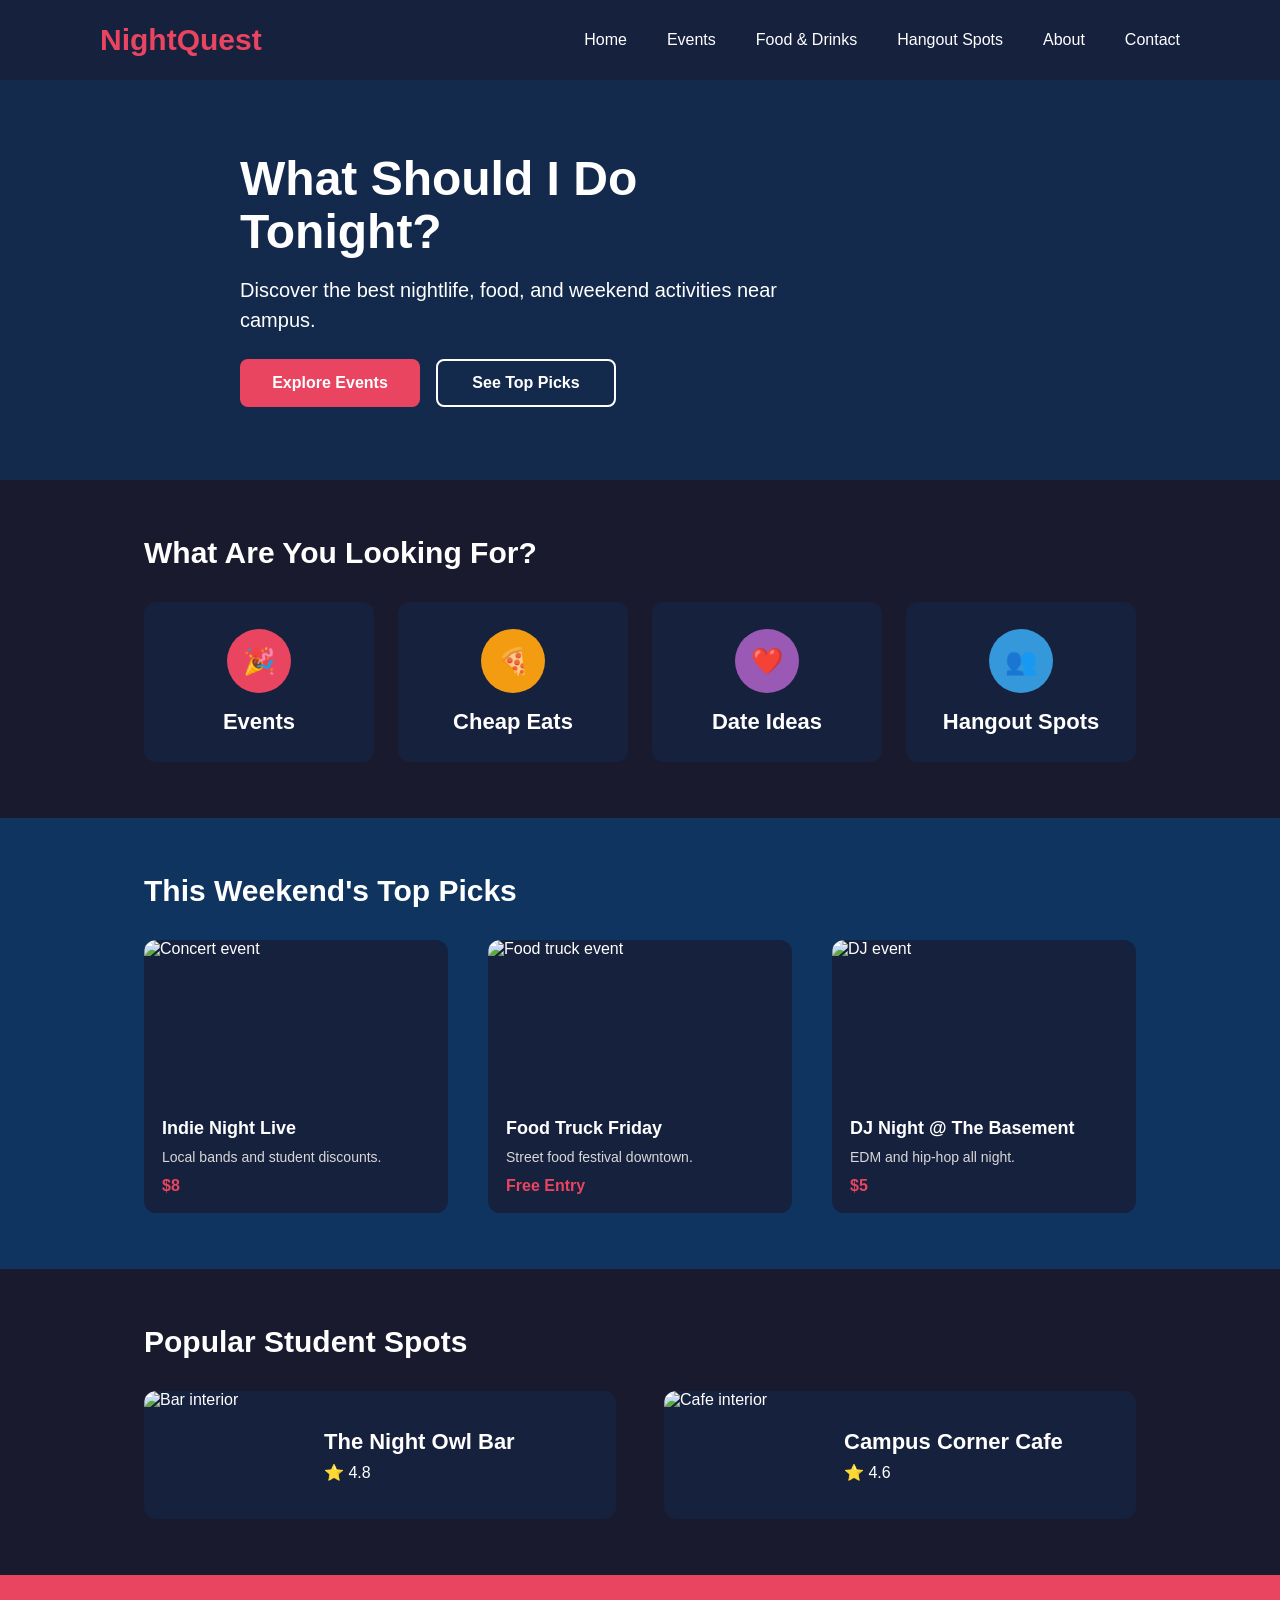
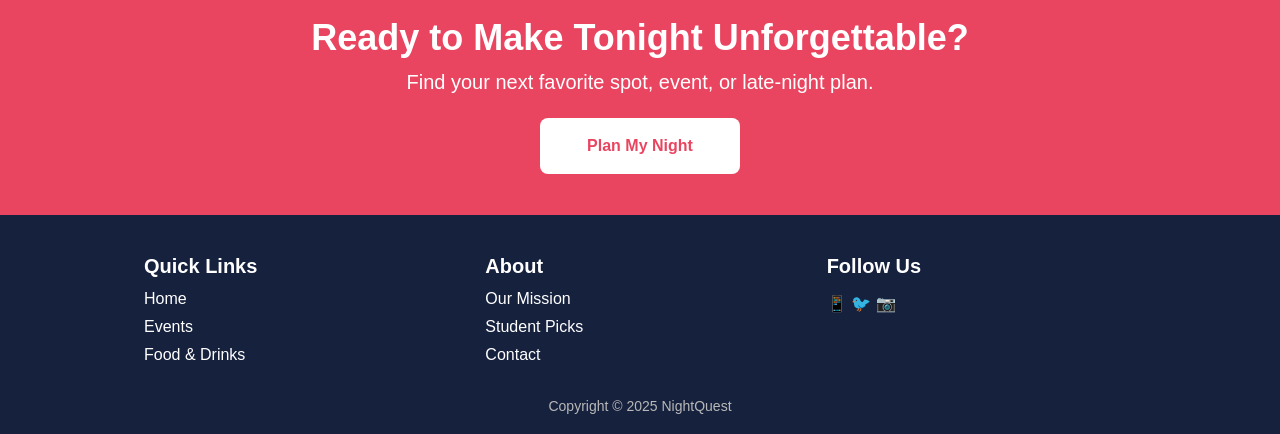
==== milestone5/index.html @ 1b0c2306 "Add milestone5 homepage" ====
<!DOCTYPE html>
<html lang="en">
<head>
  <meta charset="UTF-8">
  <meta name="viewport" content="width=device-width, initial-scale=1.0">
  <meta name="robots" content="noindex, nofollow">
  <title>NightQuest | What Should I Do Tonight?</title>
  <link rel="stylesheet" href="style.css">
</head>
<body>
  <div class="page-grid">

    <header class="header">
      <div class="header-inner">
        <h1 class="logo">NightQuest</h1>

        <nav class="nav">
          <a href="#">Home</a>
          <a href="#">Events</a>
          <a href="#">Food &amp; Drinks</a>
          <a href="#">Hangout Spots</a>
          <a href="#">About</a>
          <a href="#">Contact</a>
        </nav>
      </div>
    </header>

    <section class="hero">
      <div class="hero-overlay">
        <div class="hero-content">
          <h2>What Should I Do Tonight?</h2>
          <p>
            Discover the best nightlife, food, and weekend activities near campus.
          </p>

          <div class="hero-buttons">
            <a class="btn btn-primary" href="#">Explore Events</a>
            <a class="btn btn-secondary" href="#">See Top Picks</a>
          </div>
        </div>
      </div>
    </section>

    <main class="main-content">

      <section class="categories">
        <h2>What Are You Looking For?</h2>

        <div class="categories-grid">
          <article class="category-card">
            <div class="icon-circle red">🎉</div>
            <h3>Events</h3>
          </article>

          <article class="category-card">
            <div class="icon-circle orange">🍕</div>
            <h3>Cheap Eats</h3>
          </article>

          <article class="category-card">
            <div class="icon-circle purple">❤️</div>
            <h3>Date Ideas</h3>
          </article>

          <article class="category-card">
            <div class="icon-circle blue">👥</div>
            <h3>Hangout Spots</h3>
          </article>
        </div>
      </section>

      <section class="top-picks">
        <h2>This Weekend's Top Picks</h2>

        <div class="picks-grid">
          <article class="event-card">
            <img src="https://images.unsplash.com/photo-1501386761578-eac5c94b800a?auto=format&fit=crop&w=700&q=80" alt="Concert event">
            <div class="event-info">
              <h3>Indie Night Live</h3>
              <p>Local bands and student discounts.</p>
              <span class="price">$8</span>
            </div>
          </article>

          <article class="event-card">
            <img src="https://images.unsplash.com/photo-1565123409695-7b5ef63a2efb?auto=format&fit=crop&w=700&q=80" alt="Food truck event">
            <div class="event-info">
              <h3>Food Truck Friday</h3>
              <p>Street food festival downtown.</p>
              <span class="price">Free Entry</span>
            </div>
          </article>

          <article class="event-card">
            <img src="https://images.unsplash.com/photo-1571266028243-d220c9c3bba9?auto=format&fit=crop&w=700&q=80" alt="DJ event">
            <div class="event-info">
              <h3>DJ Night @ The Basement</h3>
              <p>EDM and hip-hop all night.</p>
              <span class="price">$5</span>
            </div>
          </article>
        </div>
      </section>

      <section class="student-spots">
        <h2>Popular Student Spots</h2>

        <div class="spots-grid">
          <article class="spot-card">
            <img src="https://images.unsplash.com/photo-1514933651103-005eec06c04b?auto=format&fit=crop&w=500&q=80" alt="Bar interior">
            <div class="spot-info">
              <h3>The Night Owl Bar</h3>
              <p>⭐ 4.8</p>
            </div>
          </article>

          <article class="spot-card">
            <img src="https://images.unsplash.com/photo-1554118811-1e0d58224f24?auto=format&fit=crop&w=500&q=80" alt="Cafe interior">
            <div class="spot-info">
              <h3>Campus Corner Cafe</h3>
              <p>⭐ 4.6</p>
            </div>
          </article>
        </div>
      </section>

    </main>

    <section class="cta">
      <div class="cta-content">
        <h2>Ready to Make Tonight Unforgettable?</h2>
        <p>Find your next favorite spot, event, or late-night plan.</p>
        <a class="cta-button" href="#">Plan My Night</a>
      </div>
    </section>

    <footer class="footer">
      <div class="footer-inner">
        <div class="footer-column">
          <h3>Quick Links</h3>
          <ul>
            <li><a href="#">Home</a></li>
            <li><a href="#">Events</a></li>
            <li><a href="#">Food &amp; Drinks</a></li>
          </ul>
        </div>

        <div class="footer-column">
          <h3>About</h3>
          <ul>
            <li><a href="#">Our Mission</a></li>
            <li><a href="#">Student Picks</a></li>
            <li><a href="#">Contact</a></li>
          </ul>
        </div>

        <div class="footer-column">
          <h3>Follow Us</h3>
          <p>📱 🐦 📷</p>
        </div>
      </div>

      <p class="copyright">Copyright &copy; 2025 NightQuest</p>
    </footer>

  </div>
</body>
</html>
---- milestone5/style.css ----
:root {
  --dark-navy: #1a1a2e;
  --blue-gray: #16213e;
  --dark-blue: #0f3460;
  --red-accent: #e94560;
  --orange: #f39c12;
  --purple: #9b59b6;
  --light-blue: #3498db;
  --white: #ffffff;
  --light-gray: #d8d8d8;
}

* {
  box-sizing: border-box;
}

body {
  margin: 0;
  font-family: Arial, Helvetica, sans-serif;
  background-color: var(--dark-navy);
  color: var(--white);
}

img {
  display: block;
  width: 100%;
  height: auto;
}

a {
  text-decoration: none;
  color: var(--white);
}

.page-grid {
  display: grid;
  grid-template-columns: minmax(0px, 1fr) repeat(6, minmax(0, 175px)) minmax(0px, 1fr);
}

/* HEADER */

.header {
  grid-column: 1 / -1;
  background-color: var(--blue-gray);
  min-height: 80px;
}

.header-inner {
  max-width: 1200px;
  margin: 0 auto;
  min-height: 80px;
  display: flex;
  justify-content: space-between;
  align-items: center;
  padding: 0 60px;
}

.logo {
  margin: 0;
  font-size: 30px;
  color: var(--red-accent);
}

.nav {
  display: flex;
  gap: 40px;
  flex-wrap: wrap;
}

.nav a {
  font-size: 16px;
}

/* HERO */

.hero {
  grid-column: 1 / -1;
  min-height: 400px;
  background-image:
    linear-gradient(rgba(15, 52, 96, 0.6), rgba(15, 52, 96, 0.6)),
    url("https://images.unsplash.com/photo-1514565131-fce0801e5785?auto=format&fit=crop&w=1600&q=80");
  background-size: cover;
  background-position: center;
}

.hero-overlay {
  max-width: 1200px;
  margin: 0 auto;
  min-height: 400px;
  display: flex;
  align-items: center;
  padding-left: 200px;
  padding-right: 40px;
}

.hero-content {
  max-width: 600px;
}

.hero-content h2 {
  margin: 0 0 16px;
  font-size: 48px;
  line-height: 1.1;
}

.hero-content p {
  margin: 0 0 24px;
  font-size: 20px;
  line-height: 1.5;
}

.hero-buttons {
  display: flex;
  gap: 16px;
  flex-wrap: wrap;
}

.btn {
  width: 180px;
  min-height: 48px;
  border-radius: 8px;
  display: inline-flex;
  justify-content: center;
  align-items: center;
  font-weight: bold;
}

.btn-primary {
  background-color: var(--red-accent);
}

.btn-secondary {
  border: 2px solid var(--white);
  background-color: transparent;
}

/* MAIN CONTENT */

.main-content {
  grid-column: 1 / -1;
}

/* CATEGORIES */

.categories {
  grid-column: 1 / -1;
  background-color: var(--dark-navy);
  padding: 56px 0;
}

.categories h2 {
  max-width: 992px;
  margin: 0 auto 32px;
  font-size: 30px;
}

.categories-grid {
  max-width: 992px;
  margin: 0 auto;
  display: grid;
  grid-template-columns: repeat(4, 1fr);
  gap: 24px;
}

.category-card {
  background-color: var(--blue-gray);
  min-height: 160px;
  border-radius: 12px;
  padding: 24px;
  text-align: center;
  display: flex;
  flex-direction: column;
  justify-content: center;
  align-items: center;
  gap: 16px;
}

.icon-circle {
  width: 64px;
  height: 64px;
  border-radius: 50%;
  display: flex;
  justify-content: center;
  align-items: center;
  font-size: 26px;
}

.red {
  background-color: var(--red-accent);
}

.orange {
  background-color: var(--orange);
}

.purple {
  background-color: var(--purple);
}

.blue {
  background-color: var(--light-blue);
}

.category-card h3 {
  margin: 0;
  font-size: 22px;
}

/* TOP PICKS */

.top-picks {
  grid-column: 1 / -1;
  background-color: var(--dark-blue);
  padding: 56px 0;
}

.top-picks h2 {
  max-width: 992px;
  margin: 0 auto 32px;
  font-size: 30px;
}

.picks-grid {
  max-width: 992px;
  margin: 0 auto;
  display: grid;
  grid-template-columns: repeat(3, 1fr);
  gap: 40px;
}

.event-card {
  background-color: var(--blue-gray);
  border-radius: 12px;
  overflow: hidden;
}

.event-card img {
  height: 160px;
  object-fit: cover;
}

.event-info {
  padding: 18px;
}

.event-info h3 {
  margin: 0 0 10px;
  font-size: 18px;
}

.event-info p {
  margin: 0 0 12px;
  font-size: 14px;
  color: var(--light-gray);
}

.price {
  font-size: 16px;
  font-weight: bold;
  color: var(--red-accent);
}

/* STUDENT SPOTS */

.student-spots {
  grid-column: 1 / -1;
  background-color: var(--dark-navy);
  padding: 56px 0;
}

.student-spots h2 {
  max-width: 992px;
  margin: 0 auto 32px;
  font-size: 30px;
}

.spots-grid {
  max-width: 992px;
  margin: 0 auto;
  display: grid;
  grid-template-columns: repeat(2, 1fr);
  gap: 48px;
}

.spot-card {
  background-color: var(--blue-gray);
  border-radius: 12px;
  overflow: hidden;
  display: flex;
  min-height: 128px;
}

.spot-card img {
  width: 160px;
  height: 128px;
  object-fit: cover;
}

.spot-info {
  padding: 20px;
  display: flex;
  flex-direction: column;
  justify-content: center;
}

.spot-info h3 {
  margin: 0 0 8px;
  font-size: 22px;
}

.spot-info p {
  margin: 0;
  font-size: 16px;
}

/* CTA */

.cta {
  grid-column: 1 / -1;
  background-color: var(--red-accent);
  min-height: 240px;
  display: flex;
  justify-content: center;
  align-items: center;
  text-align: center;
  padding: 32px 20px;
}

.cta-content h2 {
  margin: 0 0 12px;
  font-size: 36px;
}

.cta-content p {
  margin: 0 0 24px;
  font-size: 20px;
}

.cta-button {
  display: inline-flex;
  width: 200px;
  min-height: 56px;
  justify-content: center;
  align-items: center;
  background-color: var(--white);
  color: var(--red-accent);
  border-radius: 8px;
  font-weight: bold;
}

/* FOOTER */

.footer {
  grid-column: 1 / -1;
  background-color: var(--blue-gray);
  min-height: 200px;
  padding: 40px 20px 20px;
}

.footer-inner {
  max-width: 992px;
  margin: 0 auto 24px;
  display: grid;
  grid-template-columns: repeat(3, 1fr);
  gap: 32px;
}

.footer-column h3 {
  margin-top: 0;
  margin-bottom: 12px;
  font-size: 20px;
}

.footer-column ul {
  list-style: none;
  padding: 0;
  margin: 0;
}

.footer-column li {
  margin-bottom: 10px;
}

.copyright {
  margin: 0;
  text-align: center;
  color: #b8b8b8;
  font-size: 14px;
}

/* RESPONSIVE */

@media (max-width: 1100px) {
  .header-inner {
    padding: 20px 30px;
    flex-direction: column;
    gap: 16px;
  }

  .hero-overlay {
    padding: 40px 30px;
    min-height: 400px;
  }

  .categories-grid,
  .picks-grid,
  .spots-grid,
  .footer-inner {
    grid-template-columns: 1fr;
  }

  .spot-card {
    flex-direction: column;
  }

  .spot-card img {
    width: 100%;
    height: 180px;
  }
}

@media (max-width: 700px) {
  .hero-content h2 {
    font-size: 36px;
  }

  .hero-content p {
    font-size: 18px;
  }

  .categories h2,
  .top-picks h2,
  .student-spots h2,
  .cta-content h2 {
    font-size: 26px;
  }

  .nav {
    justify-content: center;
    gap: 20px;
  }
}
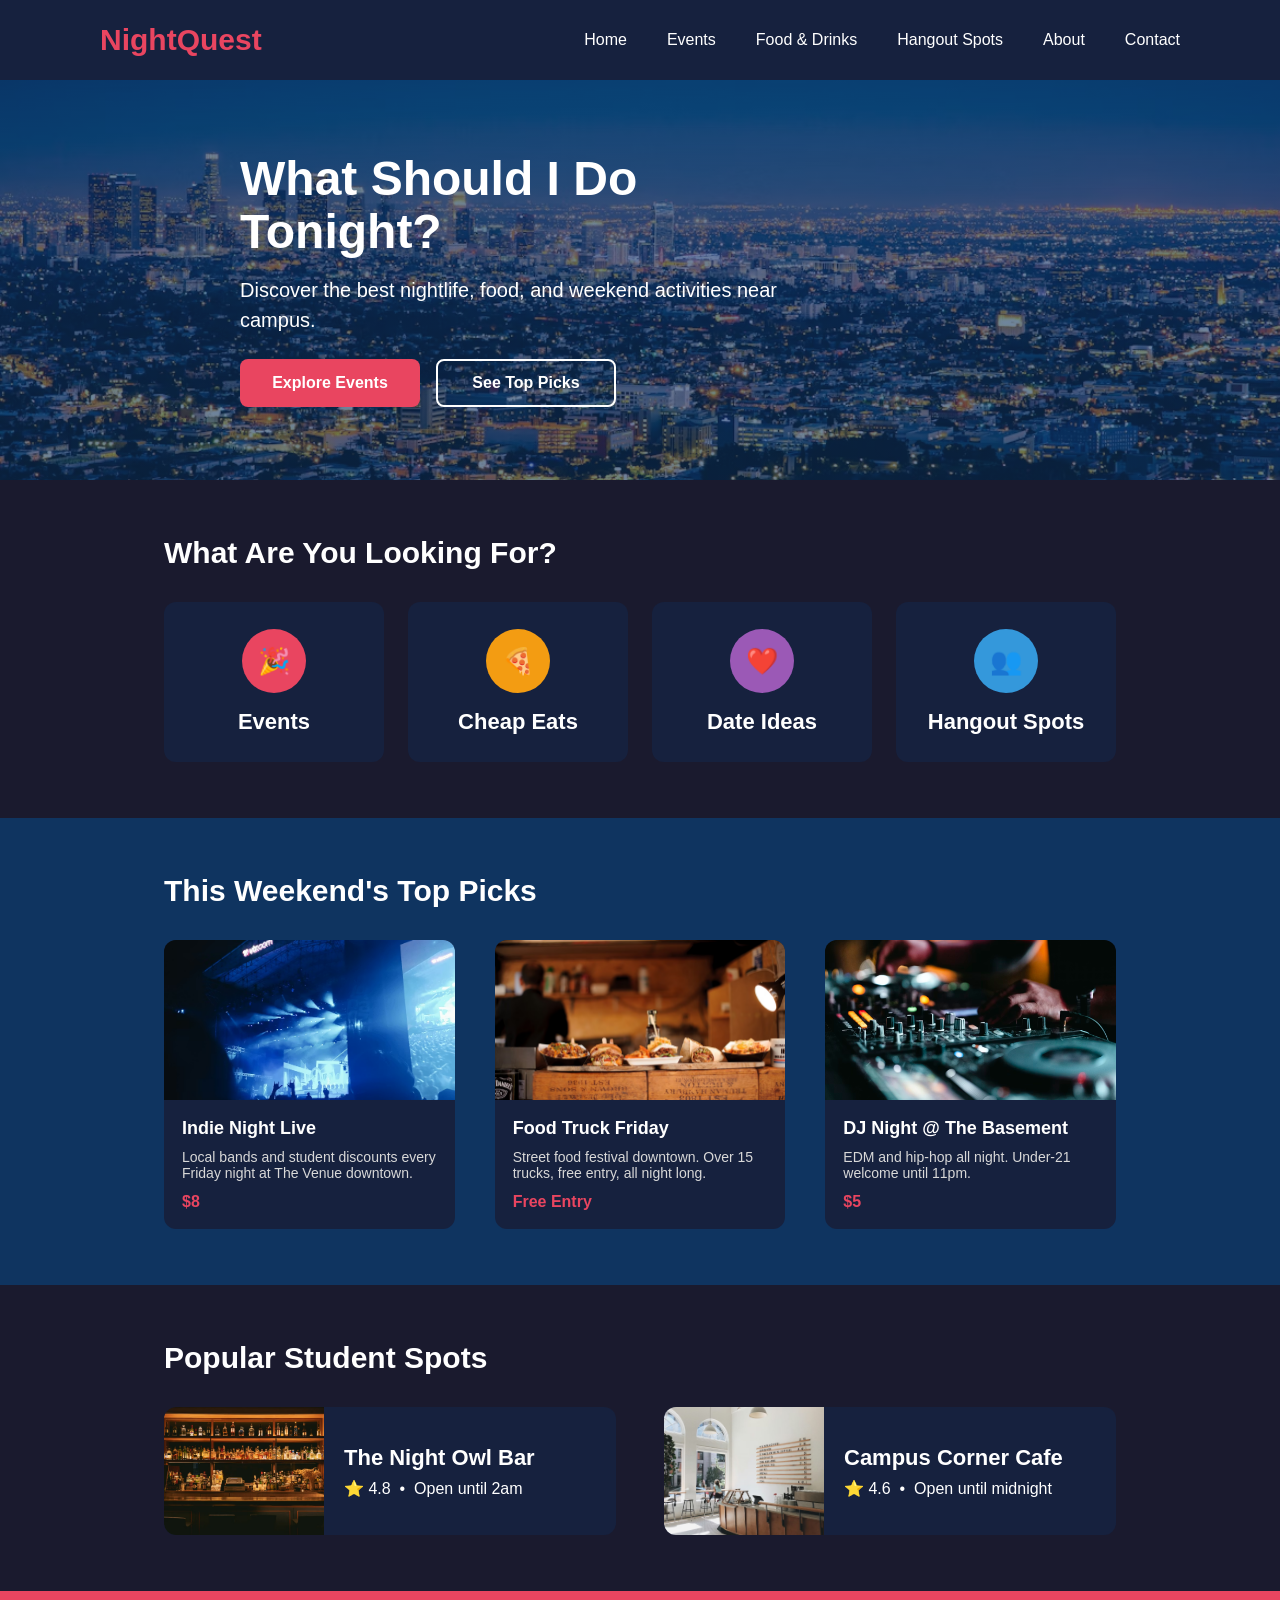
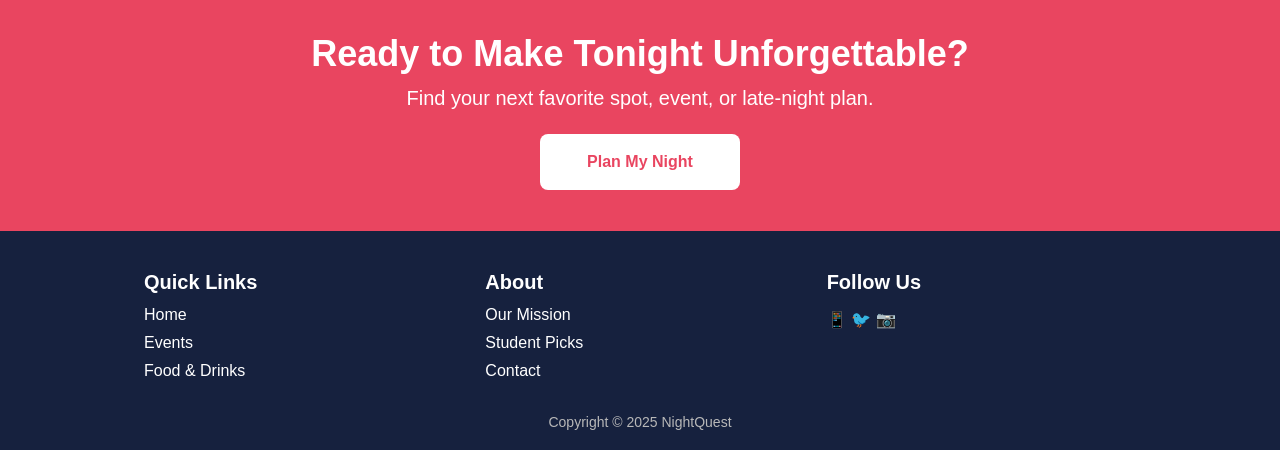
==== commit e65b27a7: "Add milestone4" ====
--- a/milestone5/index.html
+++ b/milestone5/index.html
@@ -3,17 +3,16 @@
 <head>
   <meta charset="UTF-8">
   <meta name="viewport" content="width=device-width, initial-scale=1.0">
-  <meta name="robots" content="noindex, nofollow">
   <title>NightQuest | What Should I Do Tonight?</title>
   <link rel="stylesheet" href="style.css">
 </head>
 <body>
   <div class="page-grid">
 
+    <!-- HEADER -->
     <header class="header">
       <div class="header-inner">
         <h1 class="logo">NightQuest</h1>
-
         <nav class="nav">
           <a href="#">Home</a>
           <a href="#">Events</a>
@@ -25,14 +24,12 @@
       </div>
     </header>
 
+    <!-- HERO -->
     <section class="hero">
       <div class="hero-overlay">
         <div class="hero-content">
           <h2>What Should I Do Tonight?</h2>
-          <p>
-            Discover the best nightlife, food, and weekend activities near campus.
-          </p>
-
+          <p>Discover the best nightlife, food, and weekend activities near campus.</p>
           <div class="hero-buttons">
             <a class="btn btn-primary" href="#">Explore Events</a>
             <a class="btn btn-secondary" href="#">See Top Picks</a>
@@ -41,12 +38,14 @@
       </div>
     </section>
 
+    <!-- MAIN CONTENT -->
     <main class="main-content">
 
+      <!-- CATEGORIES -->
       <section class="categories">
         <h2>What Are You Looking For?</h2>
+        <div class="categories-grid">
 
-        <div class="categories-grid">
           <article class="category-card">
             <div class="icon-circle red">🎉</div>
             <h3>Events</h3>
@@ -66,66 +65,72 @@
             <div class="icon-circle blue">👥</div>
             <h3>Hangout Spots</h3>
           </article>
+
         </div>
       </section>
 
+      <!-- TOP PICKS -->
       <section class="top-picks">
         <h2>This Weekend's Top Picks</h2>
+        <div class="picks-grid">
 
-        <div class="picks-grid">
           <article class="event-card">
-            <img src="https://images.unsplash.com/photo-1501386761578-eac5c94b800a?auto=format&fit=crop&w=700&q=80" alt="Concert event">
+            <img src="images/indie_nigth_live.avif" alt="Live concert with crowd">
             <div class="event-info">
               <h3>Indie Night Live</h3>
-              <p>Local bands and student discounts.</p>
+              <p>Local bands and student discounts every Friday night at The Venue downtown.</p>
               <span class="price">$8</span>
             </div>
           </article>
 
           <article class="event-card">
-            <img src="https://images.unsplash.com/photo-1565123409695-7b5ef63a2efb?auto=format&fit=crop&w=700&q=80" alt="Food truck event">
+            <img src="images/food_truck.avif" alt="Food truck lineup at night">
             <div class="event-info">
               <h3>Food Truck Friday</h3>
-              <p>Street food festival downtown.</p>
+              <p>Street food festival downtown. Over 15 trucks, free entry, all night long.</p>
               <span class="price">Free Entry</span>
             </div>
           </article>
 
           <article class="event-card">
-            <img src="https://images.unsplash.com/photo-1571266028243-d220c9c3bba9?auto=format&fit=crop&w=700&q=80" alt="DJ event">
+            <img src="images/dj.avif" alt="DJ performing at club">
             <div class="event-info">
               <h3>DJ Night @ The Basement</h3>
-              <p>EDM and hip-hop all night.</p>
+              <p>EDM and hip-hop all night. Under-21 welcome until 11pm.</p>
               <span class="price">$5</span>
             </div>
           </article>
+
         </div>
       </section>
 
+      <!-- STUDENT SPOTS -->
       <section class="student-spots">
         <h2>Popular Student Spots</h2>
+        <div class="spots-grid">
 
-        <div class="spots-grid">
           <article class="spot-card">
-            <img src="https://images.unsplash.com/photo-1514933651103-005eec06c04b?auto=format&fit=crop&w=500&q=80" alt="Bar interior">
+            <img src="images/bar.avif" alt="Bar interior with warm lighting">
             <div class="spot-info">
               <h3>The Night Owl Bar</h3>
-              <p>⭐ 4.8</p>
+              <p>⭐ 4.8 &nbsp;•&nbsp; Open until 2am</p>
             </div>
           </article>
 
           <article class="spot-card">
-            <img src="https://images.unsplash.com/photo-1554118811-1e0d58224f24?auto=format&fit=crop&w=500&q=80" alt="Cafe interior">
+            <img src="images/cafe.avif" alt="Cozy café interior">
             <div class="spot-info">
               <h3>Campus Corner Cafe</h3>
-              <p>⭐ 4.6</p>
+              <p>⭐ 4.6 &nbsp;•&nbsp; Open until midnight</p>
             </div>
           </article>
+
         </div>
       </section>
 
     </main>
 
+    <!-- CTA BANNER -->
     <section class="cta">
       <div class="cta-content">
         <h2>Ready to Make Tonight Unforgettable?</h2>
@@ -134,6 +139,7 @@
       </div>
     </section>
 
+    <!-- FOOTER -->
     <footer class="footer">
       <div class="footer-inner">
         <div class="footer-column">
@@ -144,7 +150,6 @@
             <li><a href="#">Food &amp; Drinks</a></li>
           </ul>
         </div>
-
         <div class="footer-column">
           <h3>About</h3>
           <ul>
@@ -153,16 +158,14 @@
             <li><a href="#">Contact</a></li>
           </ul>
         </div>
-
         <div class="footer-column">
           <h3>Follow Us</h3>
           <p>📱 🐦 📷</p>
         </div>
       </div>
-
       <p class="copyright">Copyright &copy; 2025 NightQuest</p>
     </footer>
 
   </div>
 </body>
-</html>+</html>
--- a/milestone5/style.css
+++ b/milestone5/style.css
@@ -1,3 +1,5 @@
+/* ===== MILESTONE 5: HOMEPAGE IMPLEMENTATION ===== */
+
 :root {
   --dark-navy: #1a1a2e;
   --blue-gray: #16213e;
@@ -32,13 +34,13 @@
   color: var(--white);
 }
 
+/* ===== MAIN PAGE GRID ===== */
 .page-grid {
   display: grid;
   grid-template-columns: minmax(0px, 1fr) repeat(6, minmax(0, 175px)) minmax(0px, 1fr);
 }
 
-/* HEADER */
-
+/* ===== HEADER ===== */
 .header {
   grid-column: 1 / -1;
   background-color: var(--blue-gray);
@@ -64,21 +66,19 @@
 .nav {
   display: flex;
   gap: 40px;
-  flex-wrap: wrap;
 }
 
 .nav a {
   font-size: 16px;
 }
 
-/* HERO */
-
+/* ===== HERO ===== */
 .hero {
   grid-column: 1 / -1;
   min-height: 400px;
   background-image:
     linear-gradient(rgba(15, 52, 96, 0.6), rgba(15, 52, 96, 0.6)),
-    url("https://images.unsplash.com/photo-1514565131-fce0801e5785?auto=format&fit=crop&w=1600&q=80");
+    url("images/final_se_1400_photo.avif");
   background-size: cover;
   background-position: center;
 }
@@ -112,7 +112,6 @@
 .hero-buttons {
   display: flex;
   gap: 16px;
-  flex-wrap: wrap;
 }
 
 .btn {
@@ -134,16 +133,13 @@
   background-color: transparent;
 }
 
-/* MAIN CONTENT */
-
+/* ===== MAIN CONTENT ===== */
 .main-content {
   grid-column: 1 / -1;
 }
 
-/* CATEGORIES */
-
+/* ===== CATEGORIES ===== */
 .categories {
-  grid-column: 1 / -1;
   background-color: var(--dark-navy);
   padding: 56px 0;
 }
@@ -152,6 +148,7 @@
   max-width: 992px;
   margin: 0 auto 32px;
   font-size: 30px;
+  padding: 0 20px;
 }
 
 .categories-grid {
@@ -160,6 +157,7 @@
   display: grid;
   grid-template-columns: repeat(4, 1fr);
   gap: 24px;
+  padding: 0 20px;
 }
 
 .category-card {
@@ -185,31 +183,18 @@
   font-size: 26px;
 }
 
-.red {
-  background-color: var(--red-accent);
-}
-
-.orange {
-  background-color: var(--orange);
-}
-
-.purple {
-  background-color: var(--purple);
-}
-
-.blue {
-  background-color: var(--light-blue);
-}
+.red    { background-color: var(--red-accent); }
+.orange { background-color: var(--orange); }
+.purple { background-color: var(--purple); }
+.blue   { background-color: var(--light-blue); }
 
 .category-card h3 {
   margin: 0;
   font-size: 22px;
 }
 
-/* TOP PICKS */
-
+/* ===== TOP PICKS ===== */
 .top-picks {
-  grid-column: 1 / -1;
   background-color: var(--dark-blue);
   padding: 56px 0;
 }
@@ -218,6 +203,7 @@
   max-width: 992px;
   margin: 0 auto 32px;
   font-size: 30px;
+  padding: 0 20px;
 }
 
 .picks-grid {
@@ -226,6 +212,7 @@
   display: grid;
   grid-template-columns: repeat(3, 1fr);
   gap: 40px;
+  padding: 0 20px;
 }
 
 .event-card {
@@ -260,10 +247,8 @@
   color: var(--red-accent);
 }
 
-/* STUDENT SPOTS */
-
+/* ===== STUDENT SPOTS ===== */
 .student-spots {
-  grid-column: 1 / -1;
   background-color: var(--dark-navy);
   padding: 56px 0;
 }
@@ -272,6 +257,7 @@
   max-width: 992px;
   margin: 0 auto 32px;
   font-size: 30px;
+  padding: 0 20px;
 }
 
 .spots-grid {
@@ -280,6 +266,7 @@
   display: grid;
   grid-template-columns: repeat(2, 1fr);
   gap: 48px;
+  padding: 0 20px;
 }
 
 .spot-card {
@@ -294,6 +281,7 @@
   width: 160px;
   height: 128px;
   object-fit: cover;
+  flex-shrink: 0;
 }
 
 .spot-info {
@@ -313,8 +301,7 @@
   font-size: 16px;
 }
 
-/* CTA */
-
+/* ===== CTA ===== */
 .cta {
   grid-column: 1 / -1;
   background-color: var(--red-accent);
@@ -348,8 +335,7 @@
   font-weight: bold;
 }
 
-/* FOOTER */
-
+/* ===== FOOTER ===== */
 .footer {
   grid-column: 1 / -1;
   background-color: var(--blue-gray);
@@ -387,56 +373,3 @@
   color: #b8b8b8;
   font-size: 14px;
 }
-
-/* RESPONSIVE */
-
-@media (max-width: 1100px) {
-  .header-inner {
-    padding: 20px 30px;
-    flex-direction: column;
-    gap: 16px;
-  }
-
-  .hero-overlay {
-    padding: 40px 30px;
-    min-height: 400px;
-  }
-
-  .categories-grid,
-  .picks-grid,
-  .spots-grid,
-  .footer-inner {
-    grid-template-columns: 1fr;
-  }
-
-  .spot-card {
-    flex-direction: column;
-  }
-
-  .spot-card img {
-    width: 100%;
-    height: 180px;
-  }
-}
-
-@media (max-width: 700px) {
-  .hero-content h2 {
-    font-size: 36px;
-  }
-
-  .hero-content p {
-    font-size: 18px;
-  }
-
-  .categories h2,
-  .top-picks h2,
-  .student-spots h2,
-  .cta-content h2 {
-    font-size: 26px;
-  }
-
-  .nav {
-    justify-content: center;
-    gap: 20px;
-  }
-}
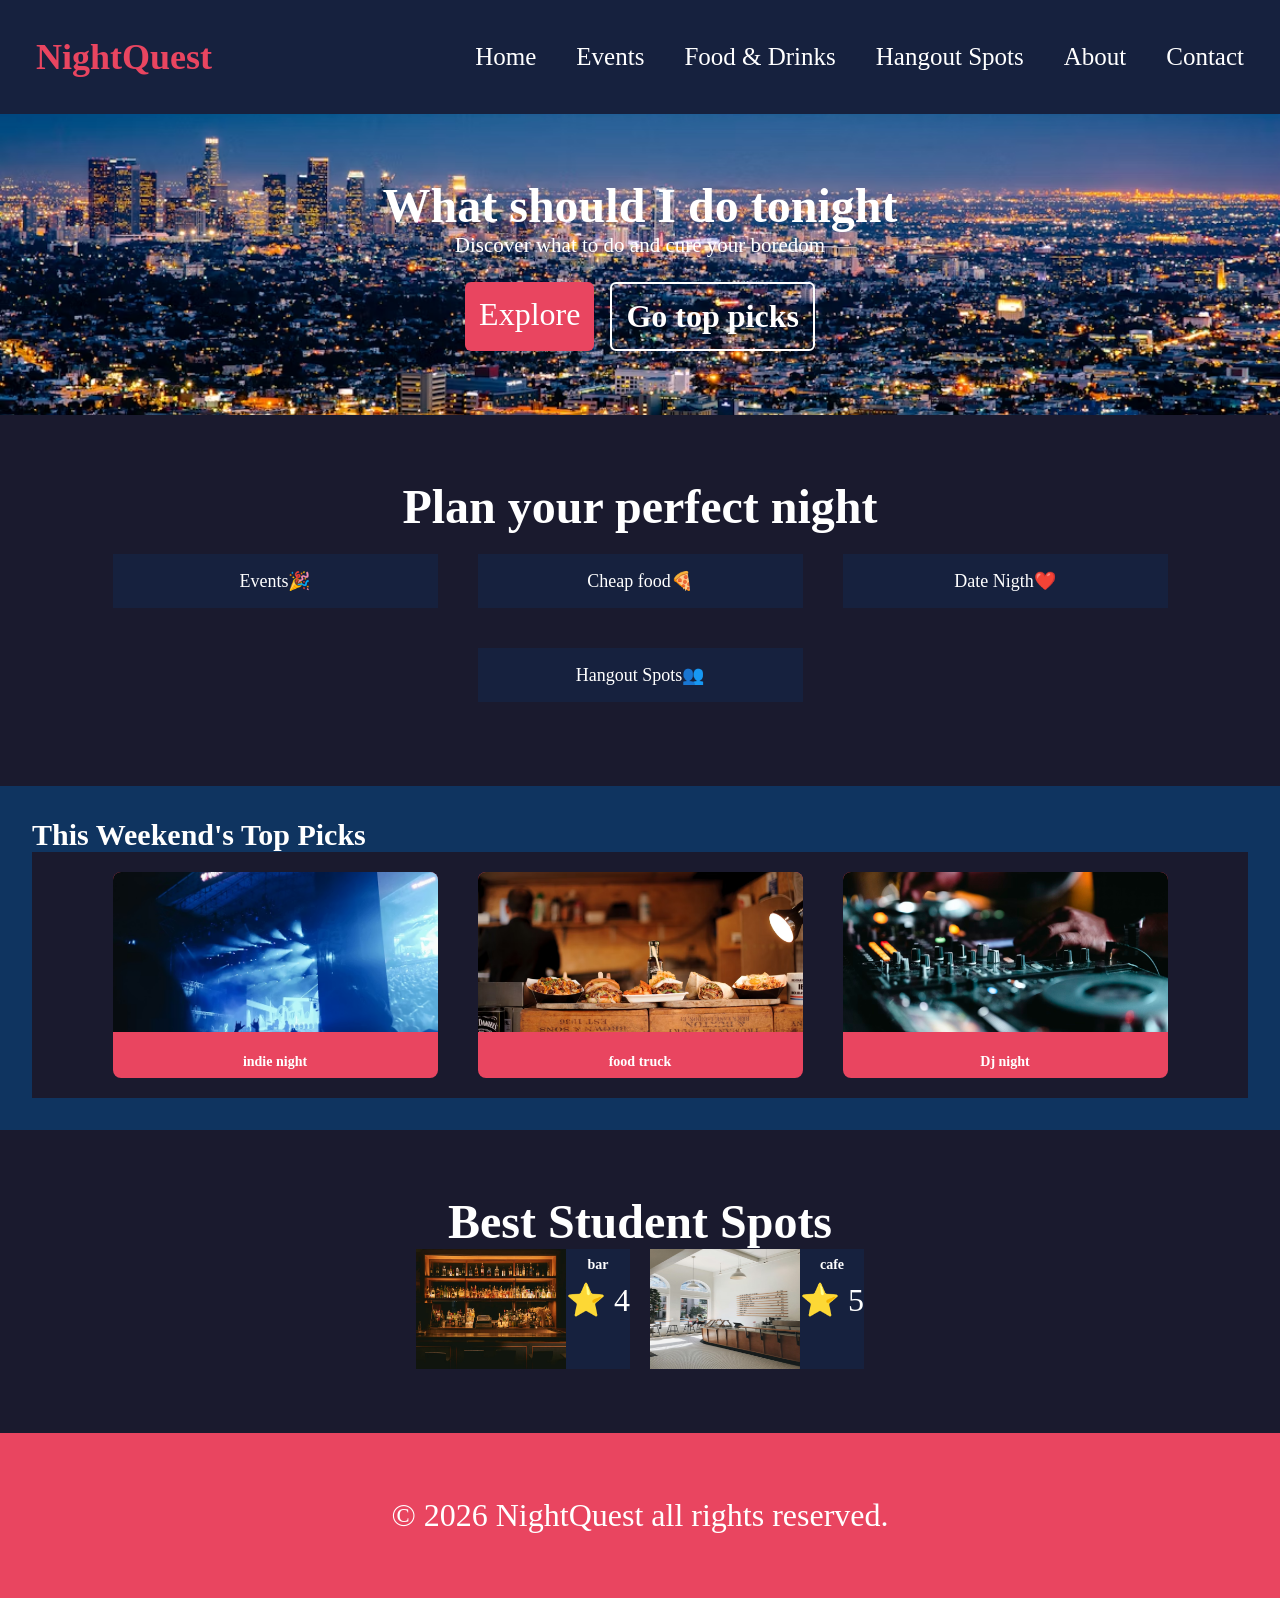
==== commit de479a10: "milestone 4 5 6 7" ====
--- a/milestone5/index.html
+++ b/milestone5/index.html
@@ -1,171 +1,165 @@
+
 <!DOCTYPE html>
 <html lang="en">
-<head>
-  <meta charset="UTF-8">
-  <meta name="viewport" content="width=device-width, initial-scale=1.0">
-  <title>NightQuest | What Should I Do Tonight?</title>
-  <link rel="stylesheet" href="style.css">
-</head>
+  
+
+  <head>
+    <meta charset="UTF-8">
+    <meta name="viewport" content="width=device-width, initial-scale=1.0">
+
+    <title>NightQuest</title>
+    <link rel="stylesheet" href="style.css">
+  </head>
+
+
+
+
 <body>
-  <div class="page-grid">
+<div class="grid-container">
+    
+    <header class="header">
+        <h1 class="logo">NightQuest</h1>
 
-    <!-- HEADER -->
-    <header class="header">
-      <div class="header-inner">
-        <h1 class="logo">NightQuest</h1>
-        <nav class="nav">
-          <a href="#">Home</a>
-          <a href="#">Events</a>
-          <a href="#">Food &amp; Drinks</a>
-          <a href="#">Hangout Spots</a>
-          <a href="#">About</a>
-          <a href="#">Contact</a>
+
+        <nav class="questnav">
+            <ul class="navlinks">
+          <li><a href="index.html">Home</a></li>
+          <li><a href="index.html">Events</a></li>
+          <li><a href="index.html">Food & Drinks</a></li>
+          <li><a href="index.html">Hangout Spots</a></li>
+          <li><a href="index.html">About</a></li>
+
+          <li><a href="index.html">Contact</a></li>
+          </ul>
+      
+          
         </nav>
-      </div>
     </header>
 
-    <!-- HERO -->
+    
+    
+    
+    
+    
     <section class="hero">
-      <div class="hero-overlay">
-        <div class="hero-content">
-          <h2>What Should I Do Tonight?</h2>
-          <p>Discover the best nightlife, food, and weekend activities near campus.</p>
-          <div class="hero-buttons">
-            <a class="btn btn-primary" href="#">Explore Events</a>
-            <a class="btn btn-secondary" href="#">See Top Picks</a>
-          </div>
-        </div>
-      </div>
-    </section>
+            <h2>What should I do tonight</h2>
+            
+            <p>Discover what to do and cure your boredom</p>
+             <div class="herobuttons">
+                <a class="hero1"> Explore</a>
+                <a class="hero2"> Go top picks</a>
+             </div>   
+        </section>     
+        
+        
+        
+        
+        
+        
+        
+        
+        <section class="categories">
+            <h2>Plan your perfect night</h2>
+        <section class="cardcontainer">
+            <div class="card">
+                <div class="cardcontent">Events🎉</div>
+                
+            </div>
 
-    <!-- MAIN CONTENT -->
-    <main class="main-content">
+            <div class="card">
+                  <div class="cardcontent">Cheap food🍕</div>
+                
+            </div>
 
-      <!-- CATEGORIES -->
-      <section class="categories">
-        <h2>What Are You Looking For?</h2>
-        <div class="categories-grid">
+            <div class="card">
+                <div class="cardcontent">Date Nigth❤️</div>
+                
+            </div>
 
-          <article class="category-card">
-            <div class="icon-circle red">🎉</div>
-            <h3>Events</h3>
-          </article>
+            <div class="card">
+                
+                 <div class="cardcontent">Hangout Spots👥</div>
+                
+            </div>
+           
+            
+        
 
-          <article class="category-card">
-            <div class="icon-circle orange">🍕</div>
-            <h3>Cheap Eats</h3>
-          </article>
+        </section>
+        </section>
 
-          <article class="category-card">
-            <div class="icon-circle purple">❤️</div>
-            <h3>Date Ideas</h3>
-          </article>
+     
 
-          <article class="category-card">
-            <div class="icon-circle blue">👥</div>
-            <h3>Hangout Spots</h3>
-          </article>
+        
+        
+        
+        
+        
+        
+        <section class="eventcard">
+            <h2>This Weekend's Top Picks</h2>
 
-        </div>
-      </section>
+            <div class="pickwrapper">
+                <article class="pickcard">
+                    <img src="images/indie_nigth_live.avif">
+                    <h3>indie night</h3>
+                </article>
+                
+                
+                <article class="pickcard">
+                    <img src="images/food_truck.avif">
+                    <h3>food truck</h3>
+                </article>
+                
+                
+                <article class="pickcard">
+                    <img src="images/dj.avif">
+                    <h3>Dj night</h3>
+                </article>
+            </div>
+        </section>
 
-      <!-- TOP PICKS -->
-      <section class="top-picks">
-        <h2>This Weekend's Top Picks</h2>
-        <div class="picks-grid">
+        
+        
+        
+        
+        
+        <section class="student">
+            <h2>Best Student Spots</h2>
 
-          <article class="event-card">
-            <img src="images/indie_nigth_live.avif" alt="Live concert with crowd">
-            <div class="event-info">
-              <h3>Indie Night Live</h3>
-              <p>Local bands and student discounts every Friday night at The Venue downtown.</p>
-              <span class="price">$8</span>
+            <div class="hangoutspot">
+                
+                
+                <article class="hangoutspotcard">
+                    <img src="images/bar.avif">
+                    <div class="info">
+                        <h3>bar</h3>
+                        <p>⭐ 4</p>
+                    </div>
+                </article>
+                
+                
+                
+                <article class="hangoutspotcard">
+                    <img src="images/cafe.avif">
+                    <div class="info">
+                        <h3>cafe</h3>
+                        <p>⭐ 5</p>
+                    </div>
+
+                </article>
             </div>
-          </article>
 
-          <article class="event-card">
-            <img src="images/food_truck.avif" alt="Food truck lineup at night">
-            <div class="event-info">
-              <h3>Food Truck Friday</h3>
-              <p>Street food festival downtown. Over 15 trucks, free entry, all night long.</p>
-              <span class="price">Free Entry</span>
-            </div>
-          </article>
+        </section>
 
-          <article class="event-card">
-            <img src="images/dj.avif" alt="DJ performing at club">
-            <div class="event-info">
-              <h3>DJ Night @ The Basement</h3>
-              <p>EDM and hip-hop all night. Under-21 welcome until 11pm.</p>
-              <span class="price">$5</span>
-            </div>
-          </article>
+     
 
-        </div>
-      </section>
 
-      <!-- STUDENT SPOTS -->
-      <section class="student-spots">
-        <h2>Popular Student Spots</h2>
-        <div class="spots-grid">
-
-          <article class="spot-card">
-            <img src="images/bar.avif" alt="Bar interior with warm lighting">
-            <div class="spot-info">
-              <h3>The Night Owl Bar</h3>
-              <p>⭐ 4.8 &nbsp;•&nbsp; Open until 2am</p>
-            </div>
-          </article>
-
-          <article class="spot-card">
-            <img src="images/cafe.avif" alt="Cozy café interior">
-            <div class="spot-info">
-              <h3>Campus Corner Cafe</h3>
-              <p>⭐ 4.6 &nbsp;•&nbsp; Open until midnight</p>
-            </div>
-          </article>
-
-        </div>
-      </section>
-
-    </main>
-
-    <!-- CTA BANNER -->
-    <section class="cta">
-      <div class="cta-content">
-        <h2>Ready to Make Tonight Unforgettable?</h2>
-        <p>Find your next favorite spot, event, or late-night plan.</p>
-        <a class="cta-button" href="#">Plan My Night</a>
-      </div>
-    </section>
-
-    <!-- FOOTER -->
     <footer class="footer">
-      <div class="footer-inner">
-        <div class="footer-column">
-          <h3>Quick Links</h3>
-          <ul>
-            <li><a href="#">Home</a></li>
-            <li><a href="#">Events</a></li>
-            <li><a href="#">Food &amp; Drinks</a></li>
-          </ul>
-        </div>
-        <div class="footer-column">
-          <h3>About</h3>
-          <ul>
-            <li><a href="#">Our Mission</a></li>
-            <li><a href="#">Student Picks</a></li>
-            <li><a href="#">Contact</a></li>
-          </ul>
-        </div>
-        <div class="footer-column">
-          <h3>Follow Us</h3>
-          <p>📱 🐦 📷</p>
-        </div>
-      </div>
-      <p class="copyright">Copyright &copy; 2025 NightQuest</p>
+        <p>&copy; 2026 NightQuest all rights reserved.</p>
     </footer>
 
-  </div>
+ 
+</div>
 </body>
-</html>
+</html>
--- a/milestone5/style.css
+++ b/milestone5/style.css
@@ -1,375 +1,333 @@
-/* ===== MILESTONE 5: HOMEPAGE IMPLEMENTATION ===== */
-
-:root {
-  --dark-navy: #1a1a2e;
-  --blue-gray: #16213e;
-  --dark-blue: #0f3460;
-  --red-accent: #e94560;
-  --orange: #f39c12;
-  --purple: #9b59b6;
-  --light-blue: #3498db;
-  --white: #ffffff;
-  --light-gray: #d8d8d8;
-}
-
-* {
-  box-sizing: border-box;
-}
-
-body {
-  margin: 0;
-  font-family: Arial, Helvetica, sans-serif;
-  background-color: var(--dark-navy);
-  color: var(--white);
-}
-
-img {
-  display: block;
-  width: 100%;
-  height: auto;
-}
-
-a {
-  text-decoration: none;
-  color: var(--white);
-}
-
-/* ===== MAIN PAGE GRID ===== */
-.page-grid {
-  display: grid;
-  grid-template-columns: minmax(0px, 1fr) repeat(6, minmax(0, 175px)) minmax(0px, 1fr);
-}
-
-/* ===== HEADER ===== */
+*{
+    box-sizing: border-box;
+    margin: 0;
+    padding: 0;
+
+}
+
+
+.grid-container {
+    display: grid;
+    grid-template-columns: minmax(0px, 1fr) repeat(6, minmax(0, 175px)) minmax(0px, 1fr);
+
+}
+
+
+
+
+
+
+
+
+
+
+/* header stuff */
+
+
 .header {
-  grid-column: 1 / -1;
-  background-color: var(--blue-gray);
-  min-height: 80px;
-}
-
-.header-inner {
-  max-width: 1200px;
-  margin: 0 auto;
-  min-height: 80px;
-  display: flex;
-  justify-content: space-between;
-  align-items: center;
-  padding: 0 60px;
+    padding: 2em;
+    background-color: #16213e;
+    color: white;
+    text-align: center;
+    
+    font-size: 18px;
+    grid-column: 1 / -1;
+}
+
+header {
+    display: flex;
+    justify-content: space-between;
+    align-items: center;
+}
+
+.navlinks {
+    list-style: none;
+    gap: 40px;
+    display: flex;
+}
+
+.navlinks li {
+    display: inline-block;
+    gap: 40px;
+}
+
+.navlinks a {
+    text-decoration: none;
+    color: white;
+    
 }
 
 .logo {
-  margin: 0;
-  font-size: 30px;
-  color: var(--red-accent);
-}
-
-.nav {
-  display: flex;
-  gap: 40px;
-}
-
-.nav a {
-  font-size: 16px;
-}
-
-/* ===== HERO ===== */
+    color: #e94560;
+}
+
+.questnav {
+    display: flex;
+    gap: 40px;
+    font-size: 25px;
+}
+
+
+
+
+
+/* hero stuff*/ 
 .hero {
-  grid-column: 1 / -1;
-  min-height: 400px;
-  background-image:
-    linear-gradient(rgba(15, 52, 96, 0.6), rgba(15, 52, 96, 0.6)),
-    url("images/final_se_1400_photo.avif");
-  background-size: cover;
-  background-position: center;
-}
-
-.hero-overlay {
-  max-width: 1200px;
-  margin: 0 auto;
-  min-height: 400px;
-  display: flex;
-  align-items: center;
-  padding-left: 200px;
-  padding-right: 40px;
-}
-
-.hero-content {
-  max-width: 600px;
-}
-
-.hero-content h2 {
-  margin: 0 0 16px;
-  font-size: 48px;
-  line-height: 1.1;
-}
-
-.hero-content p {
-  margin: 0 0 24px;
-  font-size: 20px;
-  line-height: 1.5;
-}
-
-.hero-buttons {
-  display: flex;
-  gap: 16px;
-}
-
-.btn {
-  width: 180px;
-  min-height: 48px;
-  border-radius: 8px;
-  display: inline-flex;
-  justify-content: center;
-  align-items: center;
-  font-weight: bold;
-}
-
-.btn-primary {
-  background-color: var(--red-accent);
-}
-
-.btn-secondary {
-  border: 2px solid var(--white);
-  background-color: transparent;
-}
-
-/* ===== MAIN CONTENT ===== */
-.main-content {
-  grid-column: 1 / -1;
-}
-
-/* ===== CATEGORIES ===== */
+    
+    padding: 2em;
+    color: white;
+
+    text-align: center;
+
+    font-size: 2rem;
+    grid-column: 1 / -1;
+    background-image: url("images/final_se_1400_photo.avif");
+    background-size: cover;
+    background-position: center;
+    position: relative;
+    display: flex;
+    flex-direction: column;
+    justify-content: center;
+
+}
+
+.hero h2 {
+    font-size: 48px;
+    
+}
+
+.hero p {
+    font-size: 21px;
+    margin: 0 0 24px
+}
+
+.herobuttons {
+    display: flex;
+    justify-content: center;
+    gap: 16px;
+
+}
+
+.hero1 {
+    background-color: #e94560;
+    color: white;
+    padding: 14px;
+    font: bold;
+    cursor: pointer;
+    border-radius: 6px;
+
+}
+
+.hero2 {
+    border: 2px solid white;
+    color: white;
+    padding: 14px;
+    font-weight: bold;
+    cursor: pointer;
+    border-radius: 6px;
+}
+
+
+
+
+
+
+
+
+
+
+
+
+/* the categories */
 .categories {
-  background-color: var(--dark-navy);
-  padding: 56px 0;
-}
-
-.categories h2 {
-  max-width: 992px;
-  margin: 0 auto 32px;
-  font-size: 30px;
-  padding: 0 20px;
-}
-
-.categories-grid {
-  max-width: 992px;
-  margin: 0 auto;
-  display: grid;
-  grid-template-columns: repeat(4, 1fr);
-  gap: 24px;
-  padding: 0 20px;
-}
-
-.category-card {
-  background-color: var(--blue-gray);
-  min-height: 160px;
-  border-radius: 12px;
-  padding: 24px;
-  text-align: center;
-  display: flex;
-  flex-direction: column;
-  justify-content: center;
-  align-items: center;
-  gap: 16px;
-}
-
-.icon-circle {
-  width: 64px;
-  height: 64px;
-  border-radius: 50%;
-  display: flex;
-  justify-content: center;
-  align-items: center;
-  font-size: 26px;
-}
-
-.red    { background-color: var(--red-accent); }
-.orange { background-color: var(--orange); }
-.purple { background-color: var(--purple); }
-.blue   { background-color: var(--light-blue); }
-
-.category-card h3 {
-  margin: 0;
-  font-size: 22px;
-}
-
-/* ===== TOP PICKS ===== */
-.top-picks {
-  background-color: var(--dark-blue);
-  padding: 56px 0;
-}
-
-.top-picks h2 {
-  max-width: 992px;
-  margin: 0 auto 32px;
-  font-size: 30px;
-  padding: 0 20px;
-}
-
-.picks-grid {
-  max-width: 992px;
-  margin: 0 auto;
-  display: grid;
-  grid-template-columns: repeat(3, 1fr);
-  gap: 40px;
-  padding: 0 20px;
-}
-
-.event-card {
-  background-color: var(--blue-gray);
-  border-radius: 12px;
-  overflow: hidden;
-}
-
-.event-card img {
-  height: 160px;
-  object-fit: cover;
-}
-
-.event-info {
-  padding: 18px;
-}
-
-.event-info h3 {
-  margin: 0 0 10px;
-  font-size: 18px;
-}
-
-.event-info p {
-  margin: 0 0 12px;
-  font-size: 14px;
-  color: var(--light-gray);
-}
-
-.price {
-  font-size: 16px;
-  font-weight: bold;
-  color: var(--red-accent);
-}
-
-/* ===== STUDENT SPOTS ===== */
-.student-spots {
-  background-color: var(--dark-navy);
-  padding: 56px 0;
-}
-
-.student-spots h2 {
-  max-width: 992px;
-  margin: 0 auto 32px;
-  font-size: 30px;
-  padding: 0 20px;
-}
-
-.spots-grid {
-  max-width: 992px;
-  margin: 0 auto;
-  display: grid;
-  grid-template-columns: repeat(2, 1fr);
-  gap: 48px;
-  padding: 0 20px;
-}
-
-.spot-card {
-  background-color: var(--blue-gray);
-  border-radius: 12px;
-  overflow: hidden;
-  display: flex;
-  min-height: 128px;
-}
-
-.spot-card img {
-  width: 160px;
-  height: 128px;
-  object-fit: cover;
-  flex-shrink: 0;
-}
-
-.spot-info {
-  padding: 20px;
-  display: flex;
-  flex-direction: column;
-  justify-content: center;
-}
-
-.spot-info h3 {
-  margin: 0 0 8px;
-  font-size: 22px;
-}
-
-.spot-info p {
-  margin: 0;
-  font-size: 16px;
-}
-
-/* ===== CTA ===== */
-.cta {
-  grid-column: 1 / -1;
-  background-color: var(--red-accent);
-  min-height: 240px;
-  display: flex;
-  justify-content: center;
-  align-items: center;
-  text-align: center;
-  padding: 32px 20px;
-}
-
-.cta-content h2 {
-  margin: 0 0 12px;
-  font-size: 36px;
-}
-
-.cta-content p {
-  margin: 0 0 24px;
-  font-size: 20px;
-}
-
-.cta-button {
-  display: inline-flex;
-  width: 200px;
-  min-height: 56px;
-  justify-content: center;
-  align-items: center;
-  background-color: var(--white);
-  color: var(--red-accent);
-  border-radius: 8px;
-  font-weight: bold;
-}
-
-/* ===== FOOTER ===== */
+    padding: 2em;
+    background-color: #1a1a2e;
+    color: white;
+    text-align: center;
+   
+    font-size: 2rem;
+    display: flex;
+    justify-content: center;
+    flex-direction: column;
+    grid-column: 1 / -1;
+}
+
+.cardcontainer  {
+    display: flex;
+    justify-content: center;
+    flex-wrap: wrap;
+    background-color: #1a1a2e;
+    
+}
+
+.card {
+    width: 325px;
+    background-color: #16213e;
+    color: white;
+   
+    overflow: hidden;
+    margin:20px;
+    gap: 14px;
+    display: flex;
+    flex-direction: column;
+
+
+}
+
+.cardcontent {
+    padding:16px;
+    font-size: 18px;
+    text-align: center;
+}
+
+
+
+
+
+
+
+
+
+
+
+
+
+/* Events */
+.eventcard {
+    padding: 2em;
+    background-color: #0f3460;
+    color: white
+    ;
+    grid-column: 1 / -1;
+}
+
+.eventcard h2 {
+    font-size:30px;
+
+}
+
+
+
+.pickwrapper  {
+    display: flex;
+    justify-content: center;
+    flex-wrap: wrap;
+    background-color: #1a1a2e;
+    
+}
+
+.pickcard {
+    width: 325px;
+    background-color: #e94560;
+    color: white;
+    border-radius: 8px;
+    overflow: hidden;
+    margin:20px;
+    gap: 14px;
+    display: flex;
+    flex-direction: column;
+
+
+}
+
+.pickcard img {
+    width: 100%;
+    height: 160px;
+    object-fit: cover;
+}
+
+h3 {
+    font-size: 14px;
+    text-align: center;
+    padding: 8px;
+}
+
+
+
+
+
+
+
+
+
+
+
+
+
+
+
+
+
+/* student stuff */
+.student {
+    padding: 2em;
+    background-color: #1a1a2e;
+    color: white
+    ;
+    text-align: center;
+    
+    font-size: 2rem;
+    grid-column: 1 / -1;
+}
+
+
+
+.hangoutspot {
+    display: flex;
+    gap: 20px;
+    justify-content: center;
+}
+
+.hangoutspotcard {
+    background-color: #16213e;
+    display: flex;
+
+   
+}
+
+.hangoutspot img {
+    width: 150px;
+    height: 120px;
+}
+
+
+
+
+
+
+
+
+
+
+
+
+
+
+
+
+
+
+
+
+
+
+
+
+
+
+
+
+
+
+
+
 .footer {
-  grid-column: 1 / -1;
-  background-color: var(--blue-gray);
-  min-height: 200px;
-  padding: 40px 20px 20px;
-}
-
-.footer-inner {
-  max-width: 992px;
-  margin: 0 auto 24px;
-  display: grid;
-  grid-template-columns: repeat(3, 1fr);
-  gap: 32px;
-}
-
-.footer-column h3 {
-  margin-top: 0;
-  margin-bottom: 12px;
-  font-size: 20px;
-}
-
-.footer-column ul {
-  list-style: none;
-  padding: 0;
-  margin: 0;
-}
-
-.footer-column li {
-  margin-bottom: 10px;
-}
-
-.copyright {
-  margin: 0;
-  text-align: center;
-  color: #b8b8b8;
-  font-size: 14px;
-}
+    padding: 2em;
+    background-color: #e94560;
+    color: white
+    ;
+    text-align: center;
+   
+    font-size: 2rem;
+    grid-column: 1 / -1;
+}
